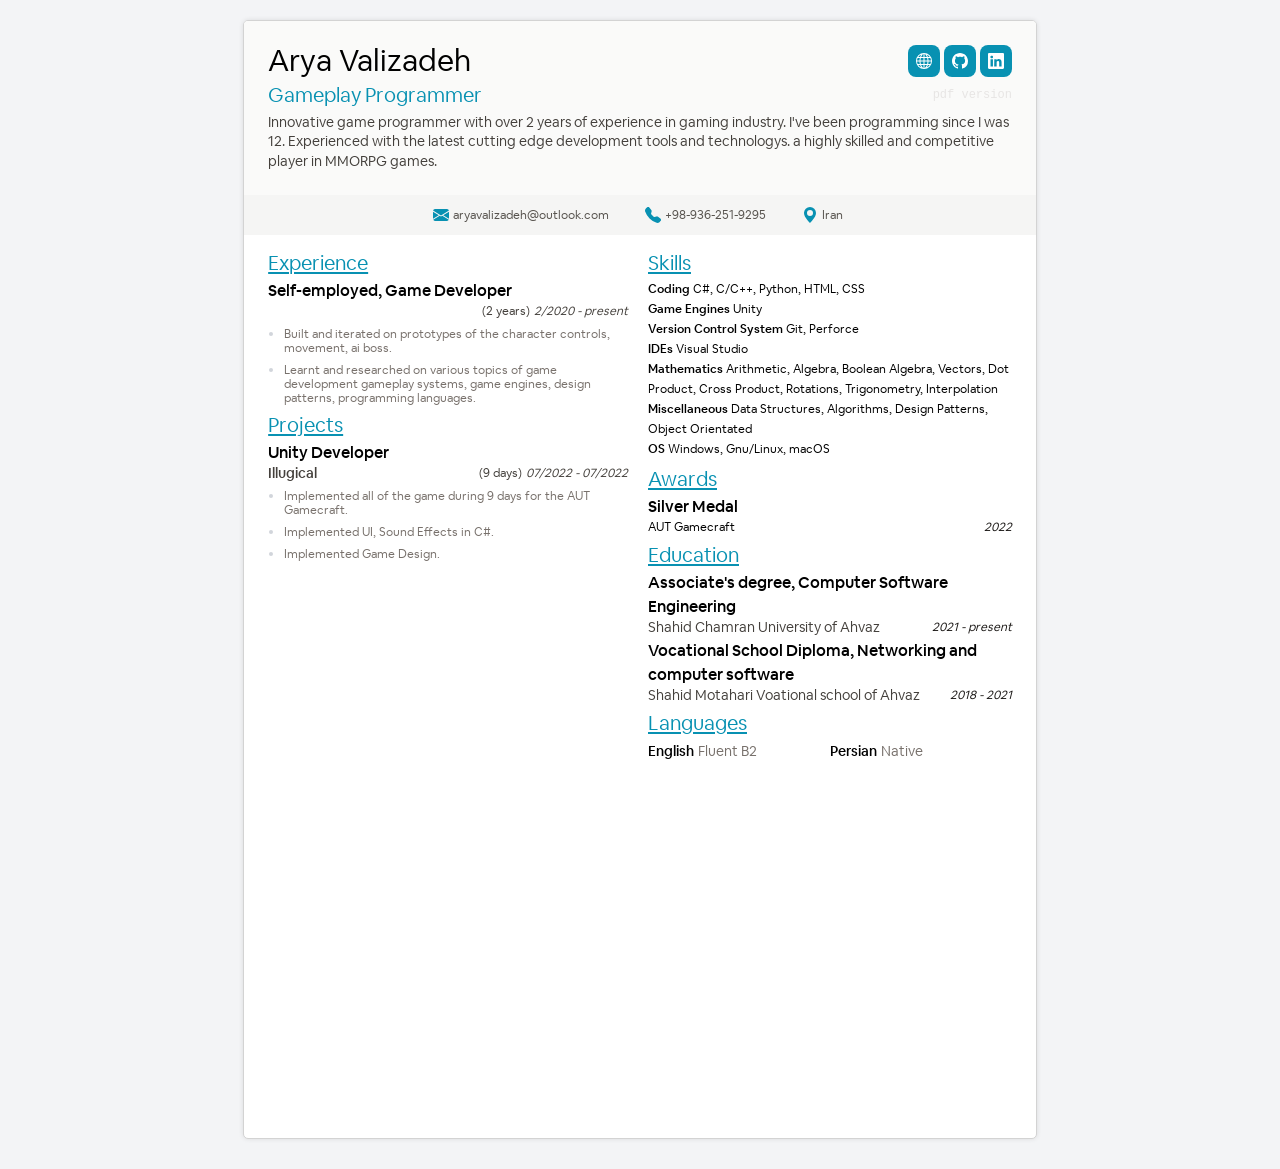
==== resume.html @ 94245d3a "add base" ====
<!DOCTYPE html>
<html lang="en" dir="ltr" prefix="og: http://ogp.me/ns#">
<head>
  <meta charset="utf-8"/>
  <meta name="viewport" content="width=device-width, initial-scale=1"/>
  <title>Arya Valizadeh - Resume</title>
  <meta name="description" content="Game Programmer"/>
  <meta name="keywords" content="Arya Valizadeh,Pinkbanana,Resume,CV, Game Programmer, Gameplay Programmer"/>
  <meta name="date" content="2022-05-08"/>

  <meta property="og:title" content="Arya Valizadeh - Resume - aryavalizadeh.com"/>
  <meta property="og:type" content="document"/>
  <meta property="og:url" content="https://aryavalizadeh.com/resume"/>

  <link href="./img/favicon.png" type="image/png" rel="icon"/>
  <link rel="stylesheet" href="./fonts/AirbnbCereal/style.css"/>
  <link rel="stylesheet" href="./style/style.min.css"/>
</head>
<body>
  <div class="printArea" data-size='A4'>
    <header itemscope itemtype="https://schema.org/Person" class="overflow-hidden bg-stone-50">
      <div class="flex m-6">
        <div class="basis-auto">
          <div class="flex">
            <div class="grow">
              <h1 class="text-black text-3xl font-light- leading-8" itemprop="name">Arya Valizadeh</h1>
            </div>
            <nav class="text-xs flex justify-end text-stone-700">
              <a target="_blank" class="flex leading-4 rounded-lg bg-cyan-600 hover:bg-cyan-800 focus:bg-cyan-900 transition h-8 w-8 p-2" href="https://aryavalizadeh.info" title="Aryavalizadeh.info">
                <img src="./img/website.svg" alt="website">
              </a>
              <a target="_blank" class="flex leading-4 mx-1 rounded-lg bg-cyan-600 hover:bg-cyan-800 focus:bg-cyan-900 transition h-8 w-8 p-2" href="https://github.com/arya-prof" title="Arya Valizadeh">
                <img src="./img/github.svg" alt="github">
              </a>
              <a target="_blank" class="flex leading-4 mx-1 rounded-lg bg-cyan-600 hover:bg-cyan-800 focus:bg-cyan-900 transition h-8 w-8 p-2 hidden" href="https://steamcommunity.com/id/Pinkbanana6/" title="Pinkbanana">
                <img src="./img/steam.svg" alt="steam">
              </a>
              <a target="_blank" class="flex leading-4 mx-1 rounded-lg bg-cyan-600 hover:bg-cyan-800 focus:bg-cyan-900 transition h-8 w-8 p-2 hidden" href="https://www.twitch.tv/arya_prof" title="arya_prof">
                <img src="./img/twitch.svg" alt="twitch">
              </a>
              <a target="_blank" class="flex leading-4 rounded-lg bg-cyan-600 hover:bg-cyan-800 focus:bg-cyan-900 transition h-8 w-8 p-2" href="https://www.linkedin.com/in/aryavalizadeh/" title="Arya Valizadeh">
                <img src="./img/linkedin.svg" alt="linkedin">
              </a>
            </nav>
          </div>
          <div class="flex items-center">
            <div class="grow">
              <h2 class="text-cyan-600 text-xl leading-9 hover:text-cyan-800 transition" itemprop="jobTitle">Gameplay Programmer</h2>
            </div>

            <a target="_blank" href="pdf/AryaValizadehResume.pdf" dir="ltr" class="select-none text-stone-200 text-xs" tabindex="-1">
              <code class="block font-light rtl:text-center">pdf version</code>
            </a>
          </div>
          <p class="text-stone-700 text-sm leading-snug" itemprop="knowsAbout">
            <span>Innovative game programmer with over 2 years of experience in gaming industry.</span>
            <span>I've been programming since I was 12.</span>
            <span>Experienced with the latest cutting edge development tools and technologys. </span>
            <span>a highly skilled and competitive player in MMORPG games.</span>
          </p>
        </div>
      </div>
      <address class="bg-stone-100 leading-10 px-6 text-xs flex items-center justify-center text-stone-600 not-italic">
        <div class="flex items-center px-4">
          <img src="./img/email.svg" alt="email">
          <a class="px-1" href="mailto:aryavalizadeh@outlook.com" itemprop="email" tabindex="-1">aryavalizadeh@outlook.com</a>
        </div>

        <div class="flex items-center px-4">
          <img src="./img/tel.svg" alt="tel">
          <a class="px-1" href="tel:+989362519295" itemprop="telephone" tabindex="-1">+98-936-251-9295</a>
        </div>

        <div class="flex items-center px-4">
          <img src="./img/location.svg" alt="location">
          <div class="px-1" itemprop="address">Iran</div>
        </div>
      </address>
    </header>
    <main class="flex space-x-4 mx-6 mt-4">
      <div class="basis-1/2">
        <article class="mb-2">
          <h2 class="text-cyan-600 text-xl leading-6 mb-1 underline underline-offset-2">Experience</h2>
          <section class="mb-2" itemscope itemtype="https://schema.org/Organization">
            <h3 class="font-light text-base leading-6">Self-employed,  Game Developer</h3>
            <div class="flex items-center">
              <h4 class="flex items-center font-light text-sm leading-4">

              </h4>
              <div class="grow flex items-center mx-1 text-xs">
                <div class="px-1 text-stone-500 hidden" itemprop="location">Iran</div>
              </div>
              <div class="text-xs text-stone-700">(2 years)</div>
              <div class="flex items-center text-xs">
                <div dir="ltr" class="text-stone-700 text-xs italic px-1">
                  <time datetime="2020-2-06">2/2020</time> - <time datetime="2022-05">present</time>
                </div>
              </div>
            </div>
            <ul class="list-disc list-outside leading-[14px] text-xs text-gray-300 ml-4" itemprop="description">
              <li><span class="text-stone-500 mt-2 block">Built and iterated on prototypes of the character controls, movement, ai boss.</span></li>
              <li><span class="text-stone-500 mt-2 block">Learnt and researched on various topics of game development gameplay systems, game engines, design patterns, programming languages.</span></li>
            </ul>
          </section>
        </article>

        <article class="mb-2">
          <h2 class="text-cyan-600 text-xl leading-6 mb-1 underline underline-offset-2">Projects</h2>
          <section class="mb-2 hidden" itemscope itemtype="https://schema.org/Organization">
            <h3 class="font-light text-base leading-6">Unity Developer</h3>
            <div class="flex items-center">
              <h4 class="flex items-center font-light text-sm leading-4">
                <a class="text-stone-700" target="_blank" rel="nofoloow noopener" itemprop="url" href="" tabindex="-1">Untitled</a>
              </h4>
              <div class="grow flex items-center mx-1 text-xs">
                <div class="px-1 text-stone-500 hidden" itemprop="location">Ahvaz</div>
              </div>
              <div class="text-xs text-stone-700">(1 month)</div>
              <div class="flex items-center text-xs">
                <div dir="ltr" class="text-stone-700 text-xs italic px-1">
                  <time datetime="2022-7">07/2022</time> - <time datetime="2022">present</time>
                </div>
              </div>
            </div>
            <ul class="list-disc list-outside leading-[14px] text-xs text-gray-300 ml-4" itemprop="description">
              <li><span class="text-stone-500 mt-2 block"></span></li>
              <li><span class="text-stone-500 mt-2 block"></span></li>
              <li><span class="text-stone-500 mt-2 block"></span></li>
            </ul>
          </section>
          <section class="mb-2" itemscope itemtype="https://schema.org/Organization">
            <h3 class="font-light text-base leading-6">Unity Developer</h3>
            <div class="flex items-center">
              <h4 class="flex items-center font-light text-sm leading-4">
                <a class="text-stone-700" target="_blank" rel="nofoloow noopener" itemprop="url" href="https://youtu.be/sxxxIid-7O4" tabindex="-1">Illugical</a>
              </h4>
              <div class="grow flex items-center mx-1 text-xs">
                <div class="px-1 text-stone-500 hidden" itemprop="location">AUT</div>
              </div>
              <div class="text-xs text-stone-700">(9 days)</div>
              <div class="flex items-center text-xs">
                <div dir="ltr" class="text-stone-700 text-xs italic px-1">
                  <time datetime="2022-7">07/2022</time> - <time datetime="2022-07">07/2022</time>
                </div>
              </div>
            </div>
            <ul class="list-disc list-outside leading-[14px] text-xs text-gray-300 ml-4" itemprop="description">
              <li><span class="text-stone-500 mt-2 block">Implemented all of the game during 9 days for the AUT Gamecraft.</span></li>
              <li><span class="text-stone-500 mt-2 block">Implemented UI, Sound Effects in C#.</span></li>
              <li><span class="text-stone-500 mt-2 block">Implemented Game Design.</span></li>
            </ul>
          </section>
        </article>
      </div>
      <div class="basis-1/2">

        <article class="mb-2">
          <h2 class="text-cyan-600 text-xl leading-6 mb-1 underline underline-offset-2">Skills</h2>
          <section class="leading-5 text-xs" itemscope itemtype="https://schema.org/ListItem">
            <h3 class="font-light inline-block">Coding</h3>
            <span itemprop="name">C#</span>,
            <span itemprop="name">C/C++</span>,
            <span itemprop="name">Python</span>,
            <span itemprop="name">HTML</span>,
            <span itemprop="name">CSS</span>
          </section>

          <section class="leading-5 text-xs" itemscope itemtype="https://schema.org/ListItem">
            <h3 class="font-light inline-block">Game Engines</h3>
            <span itemprop="name">Unity</span>
          </section>

          <section class="leading-5 text-xs" itemscope itemtype="https://schema.org/ListItem">
            <h3 class="font-light inline-block">Version Control System</h3>
            <span itemprop="name">Git</span>,
            <span itemprop="name">Perforce</span>
          </section>
          <section class="leading-5 text-xs" itemscope itemtype="https://schema.org/ListItem">
            <h3 class="font-light inline-block">IDEs</h3>
            <span itemprop="name">Visual Studio</span>
          </section>

          <section class="leading-5 text-xs" itemscope itemtype="https://schema.org/ListItem">
            <h3 class="font-light inline-block">Mathematics</h3>
            <span itemprop="name">Arithmetic</span>,
            <span itemprop="name">Algebra</span>,
            <span itemprop="name">Boolean Algebra</span>,
            <span itemprop="name">Vectors</span>,
            <span itemprop="name">Dot Product</span>,
            <span itemprop="name">Cross Product</span>,
            <span itemprop="name">Rotations</span>,
            <span itemprop="name">Trigonometry</span>,
            <span itemprop="name">Interpolation</span>
          </section>

          <section class="leading-5 text-xs" itemscope itemtype="https://schema.org/ListItem">
            <h3 class="font-light inline-block">Miscellaneous</h3>
            <span itemprop="name">Data Structures</span>,
            <span itemprop="name">Algorithms</span>,
            <span itemprop="name">Design Patterns</span>,
            <span itemprop="name">Object Orientated</span>
            <!-- <span itemprop="name">Communication</span> -->
          </section>

          <section class="leading-5 text-xs" itemscope itemtype="https://schema.org/ListItem">
            <h3 class="font-light inline-block">OS</h3>
            <span itemprop="name">Windows</span>,
            <span itemprop="name">Gnu/Linux</span>,
            <span itemprop="name">macOS</span>
          </section>

          <!-- <section class="leading-5 text-xs" itemscope itemtype="https://schema.org/ListItem">
            <h3 class="font-light inline-block">Microsoft Office Specialist</h3>
            <span itemprop="name">Excel</span>,
            <span itemprop="name">PowerPoint</span>,
            <span itemprop="name">Word</span>.
          </section> -->

        </article>
<article class="mb-2">
          <h2 class="text-cyan-600 text-xl leading-6 mb-1 underline underline-offset-2">Awards</h2>
          <section class="mb-1">
            <div class="flex items-center">
              <h4 class="grow text-base leading-6 font-light">Silver Medal</h4>
              <div class="grow-0 text-xs text-stone-500 hidden">Tehran, Iran</div>
            </div>
            <div class="flex flex-wrap text-xs">
              <div class="grow leading-4">AUT Gamecraft</div>
              <div dir="ltr" class="grow-0 text-stone-900 italic">
                <time datetime="2022">2022</time>
              </div>
            </div>
          </section>
        </article>
        <article class="mb-2">
          <h2 class="text-cyan-600 text-xl leading-6 mb-1 underline underline-offset-2">Education</h2>
          <section class="mb-1" itemscope itemtype="https://schema.org/CollegeOrUniversity">
            <div class="flex items-center">
              <h4 class="grow text-base leading-6 font-light">Associate's degree, Computer Software Engineering</h4>
            </div>
            <div class="flex flex-wrap text-xs">
              <h4 class="flex items-center text-sm leading-4 text-stone-700">Shahid Chamran University of Ahvaz</h4>
              <div class="grow flex items-center mx-1 text-xs">
                <div class="px-1 text-stone-500 hidden" itemprop="location">Ahvaz, Iran</div>
              </div>
              <a class="grow hidden" target="_blank" rel="nofoloow noopener" href="">
                <img src="./img/link.svg" alt="link">
              </a>
              <div dir="ltr" class="grow-0 text-stone-900 italic">
                <time datetime="2021-09-23">2021</time> - <time datetime="2022">present</time>
              </div>
            </div>
          </section>
          <section itemscope itemtype="https://schema.org/CollegeOrUniversity">
            <div class="flex items-center">
              <h4 class="grow text-base leading-6 font-light">Vocational School Diploma, Networking and computer software</h4>
            </div>
            <div class="flex flex-wrap text-xs">
              <h4 class="flex items-center text-sm text-stone-700 leading-4">Shahid Motahari Voational school of Ahvaz</h4>
              <div class="grow flex items-center mx-1 text-xs">
                <div class="px-1 text-stone-500 hidden" itemprop="location">Ahvaz, Iran</div>
              </div>
              <a class="grow hidden" target="_blank" rel="nofoloow noopener" href="">
                <img src="./img/link.svg" alt="link">
              </a>
              <div dir="ltr" class="grow-0 text-stone-900 italic">
                <time datetime="2018-09-22">2018</time> - <time datetime="2021-02-19">2021</time>
              </div>
            </div>
          </section>
        </article>

        <article class="mb-2">
          <h2 class="text-cyan-600 text-xl leading-6 mb-1 underline underline-offset-2">Languages</h2>
          <div class="flex flex-wrap leading-6 text-sm">
            <section class="flex-1 flex">
              <h3 class="font-light">English</h3>
              <span class="text-stone-500 px-1">Fluent B2</span>
            </section>
            <section class="flex-1 flex">
              <h3 class="font-light">Persian</h3>
              <span class="text-stone-500 px-1">Native</span>
            </section>
          </div>
        </article>

      </div>
    </main>
  </div>
</body>
</html>
---- fonts/AirbnbCereal/style.css ----
/* #### Generated By: http://www.cufonfonts.com #### */

@font-face {
    font-family: 'Airbnb Cereal App';
    font-style: normal;
    font-weight: normal;
    src: local('Airbnb Cereal App Book'), url('AirbnbCerealBook.woff') format('woff');
}

@font-face {
    font-family: 'Airbnb Cereal App';
    font-style: normal;
    font-weight: 100;
    src: local('Airbnb Cereal App Light'), url('AirbnbCerealLight.woff') format('woff');
}

@font-face {
    font-family: 'Airbnb Cereal App';
    font-style: normal;
    font-weight: 300;
    src: local('Airbnb Cereal App Medium'), url('AirbnbCerealMedium.woff') format('woff');
}

@font-face {
    font-family: 'Airbnb Cereal App';
    font-style: normal;
    font-weight: 500;
    src: local('Airbnb Cereal App Bold'), url('AirbnbCerealBold.woff') format('woff');
}

@font-face {
    font-family: 'Airbnb Cereal App';
    font-style: normal;
    font-weight: 700;
    src: local('Airbnb Cereal App Extra Bold'), url('AirbnbCerealExtraBold.woff') format('woff');
}

@font-face {
    font-family: 'Airbnb Cereal App';
    font-style: normal;
    font-weight: 900;
    src: local('Airbnb Cereal App Black'), url('AirbnbCerealBlack.woff') format('woff');
}
---- style/style.min.css ----
/*! tailwindcss v3.0.23 | MIT License | https://tailwindcss.com*/*,:after,:before{border:0 solid #e5e7eb;box-sizing:border-box}:after,:before{--tw-content:""}html{-webkit-text-size-adjust:100%;font-family:ui-sans-serif,system-ui,-apple-system,BlinkMacSystemFont,Segoe UI,Roboto,Helvetica Neue,Arial,Noto Sans,sans-serif,Apple Color Emoji,Segoe UI Emoji,Segoe UI Symbol,Noto Color Emoji;line-height:1.5;-moz-tab-size:4;-o-tab-size:4;tab-size:4}body{line-height:inherit;margin:0}hr{border-top-width:1px;color:inherit;height:0}abbr:where([title]){-webkit-text-decoration:underline dotted;text-decoration:underline dotted}h1,h2,h3,h4,h5,h6{font-size:inherit;font-weight:inherit}a{color:inherit;text-decoration:inherit}b,strong{font-weight:bolder}code,kbd,pre,samp{font-family:ui-monospace,SFMono-Regular,Menlo,Monaco,Consolas,Liberation Mono,Courier New,monospace;font-size:1em}small{font-size:80%}sub,sup{font-size:75%;line-height:0;position:relative;vertical-align:baseline}sub{bottom:-.25em}sup{top:-.5em}table{border-collapse:collapse;border-color:inherit;text-indent:0}button,input,optgroup,select,textarea{color:inherit;font-family:inherit;font-size:100%;line-height:inherit;margin:0;padding:0}button,select{text-transform:none}[type=button],[type=reset],[type=submit],button{-webkit-appearance:button;background-color:transparent;background-image:none}:-moz-focusring{outline:auto}:-moz-ui-invalid{box-shadow:none}progress{vertical-align:baseline}::-webkit-inner-spin-button,::-webkit-outer-spin-button{height:auto}[type=search]{-webkit-appearance:textfield;outline-offset:-2px}::-webkit-search-decoration{-webkit-appearance:none}::-webkit-file-upload-button{-webkit-appearance:button;font:inherit}summary{display:list-item}blockquote,dd,dl,figure,h1,h2,h3,h4,h5,h6,hr,p,pre{margin:0}fieldset{margin:0}fieldset,legend{padding:0}menu,ol,ul{list-style:none;margin:0;padding:0}textarea{resize:vertical}input::-moz-placeholder,textarea::-moz-placeholder{color:#9ca3af;opacity:1}input:-ms-input-placeholder,textarea:-ms-input-placeholder{color:#9ca3af;opacity:1}input::placeholder,textarea::placeholder{color:#9ca3af;opacity:1}[role=button],button{cursor:pointer}:disabled{cursor:default}audio,canvas,embed,iframe,img,object,svg,video{display:block;vertical-align:middle}img,video{height:auto;max-width:100%}[hidden]{display:none}*,:after,:before{--tw-translate-x:0;--tw-translate-y:0;--tw-rotate:0;--tw-skew-x:0;--tw-skew-y:0;--tw-scale-x:1;--tw-scale-y:1;--tw-pan-x: ;--tw-pan-y: ;--tw-pinch-zoom: ;--tw-scroll-snap-strictness:proximity;--tw-ordinal: ;--tw-slashed-zero: ;--tw-numeric-figure: ;--tw-numeric-spacing: ;--tw-numeric-fraction: ;--tw-ring-inset: ;--tw-ring-offset-width:0px;--tw-ring-offset-color:#fff;--tw-ring-color:rgba(59,130,246,.5);--tw-ring-offset-shadow:0 0 #0000;--tw-ring-shadow:0 0 #0000;--tw-shadow:0 0 #0000;--tw-shadow-colored:0 0 #0000;--tw-blur: ;--tw-brightness: ;--tw-contrast: ;--tw-grayscale: ;--tw-hue-rotate: ;--tw-invert: ;--tw-saturate: ;--tw-sepia: ;--tw-drop-shadow: ;--tw-backdrop-blur: ;--tw-backdrop-brightness: ;--tw-backdrop-contrast: ;--tw-backdrop-grayscale: ;--tw-backdrop-hue-rotate: ;--tw-backdrop-invert: ;--tw-backdrop-opacity: ;--tw-backdrop-saturate: ;--tw-backdrop-sepia: }.absolute{position:absolute}.relative{position:relative}.right-5{right:1.25rem}.top-0{top:0}.left-36{left:9rem}.-top-0\.5{top:-.125rem}.-top-0{top:0}.left-24{left:6rem}.m-6{margin:1.5rem}.mx-24{margin-left:6rem;margin-right:6rem}.mx-1{margin-left:.25rem;margin-right:.25rem}.my-8{margin-bottom:2rem;margin-top:2rem}.my-4{margin-bottom:1rem;margin-top:1rem}.my-12{margin-bottom:3rem;margin-top:3rem}.mx-6{margin-left:1.5rem;margin-right:1.5rem}.my-10{margin-bottom:2.5rem;margin-top:2.5rem}.mt-12{margin-top:3rem}.mt-6{margin-top:1.5rem}.-mt-8{margin-top:-2rem}.mr-6{margin-right:1.5rem}.mt-4{margin-top:1rem}.mb-2{margin-bottom:.5rem}.mb-1{margin-bottom:.25rem}.ml-4{margin-left:1rem}.mt-2{margin-top:.5rem}.block{display:block}.inline-block{display:inline-block}.flex{display:flex}.hidden{display:none}.h-8{height:2rem}.h-12{height:3rem}.h-24{height:6rem}.h-px{height:1px}.h-1{height:.25rem}.h-36{height:9rem}.h-10{height:2.5rem}.w-8{width:2rem}.w-full{width:100%}.w-36{width:9rem}.max-w-xs{max-width:20rem}.flex-none{flex:none}.flex-1{flex:1 1 0%}.grow{flex-grow:1}.grow-0{flex-grow:0}.basis-full{flex-basis:100%}.basis-36{flex-basis:9rem}.basis-auto{flex-basis:auto}.basis-1\/2{flex-basis:50%}.select-none{-webkit-user-select:none;-moz-user-select:none;-ms-user-select:none;user-select:none}.list-outside{list-style-position:outside}.list-disc{list-style-type:disc}.flex-wrap{flex-wrap:wrap}.items-center{align-items:center}.justify-end{justify-content:flex-end}.justify-center{justify-content:center}.space-x-4>:not([hidden])~:not([hidden]){--tw-space-x-reverse:0;margin-left:calc(1rem*(1 - var(--tw-space-x-reverse)));margin-right:calc(1rem*var(--tw-space-x-reverse))}.overflow-hidden{overflow:hidden}.rounded-lg{border-radius:.5rem}.border{border-width:1px}.bg-stone-50{--tw-bg-opacity:1;background-color:rgb(250 250 249/var(--tw-bg-opacity))}.bg-cyan-600{--tw-bg-opacity:1;background-color:rgb(8 145 178/var(--tw-bg-opacity))}.bg-stone-100{--tw-bg-opacity:1;background-color:rgb(245 245 244/var(--tw-bg-opacity))}.bg-\[\#bc986a\]{--tw-bg-opacity:1;background-color:rgb(188 152 106/var(--tw-bg-opacity))}.p-2{padding:.5rem}.px-6{padding-left:1.5rem;padding-right:1.5rem}.px-4{padding-left:1rem;padding-right:1rem}.px-1{padding-left:.25rem;padding-right:.25rem}.text-3xl{font-size:1.875rem;line-height:2.25rem}.text-xs{font-size:.75rem;line-height:1rem}.text-xl{font-size:1.25rem;line-height:1.75rem}.text-sm{font-size:.875rem;line-height:1.25rem}.text-base{font-size:1rem;line-height:1.5rem}.font-light{font-weight:300}.italic{font-style:italic}.not-italic{font-style:normal}.leading-8{line-height:2rem}.leading-4{line-height:1rem}.leading-9{line-height:2.25rem}.leading-10{line-height:2.5rem}.leading-none{line-height:1}.leading-relaxed{line-height:1.625}.leading-normal{line-height:1.5}.leading-snug{line-height:1.375}.leading-6{line-height:1.5rem}.leading-\[14px\]{line-height:14px}.leading-5{line-height:1.25rem}.text-black{--tw-text-opacity:1;color:rgb(0 0 0/var(--tw-text-opacity))}.text-stone-700{--tw-text-opacity:1;color:rgb(68 64 60/var(--tw-text-opacity))}.text-cyan-600{--tw-text-opacity:1;color:rgb(8 145 178/var(--tw-text-opacity))}.text-stone-600{--tw-text-opacity:1;color:rgb(87 83 78/var(--tw-text-opacity))}.text-stone-200{--tw-text-opacity:1;color:rgb(231 229 228/var(--tw-text-opacity))}.text-stone-400{--tw-text-opacity:1;color:rgb(168 162 158/var(--tw-text-opacity))}.text-stone-500{--tw-text-opacity:1;color:rgb(120 113 108/var(--tw-text-opacity))}.text-gray-300{--tw-text-opacity:1;color:rgb(209 213 219/var(--tw-text-opacity))}.text-stone-900{--tw-text-opacity:1;color:rgb(28 25 23/var(--tw-text-opacity))}.underline{-webkit-text-decoration-line:underline;text-decoration-line:underline}.underline-offset-2{text-underline-offset:2px}.opacity-50{opacity:.5}.transition{transition-duration:.15s;transition-property:color,background-color,border-color,fill,stroke,opacity,box-shadow,transform,filter,-webkit-text-decoration-color,-webkit-backdrop-filter;transition-property:color,background-color,border-color,text-decoration-color,fill,stroke,opacity,box-shadow,transform,filter,backdrop-filter;transition-property:color,background-color,border-color,text-decoration-color,fill,stroke,opacity,box-shadow,transform,filter,backdrop-filter,-webkit-text-decoration-color,-webkit-backdrop-filter;transition-timing-function:cubic-bezier(.4,0,.2,1)}body{font-family:Airbnb Cereal App,ui-sans-serif}.printArea{background-color:#fff;position:relative;-webkit-print-color-adjust:exact}img{-webkit-user-select:none;-moz-user-select:none;-ms-user-select:none;user-select:none}[data-fill]{cursor:pointer;position:relative;z-index:1}[data-fill]:not([data-fill-val]):after{background-color:hsla(65,90%,77%,.5);bottom:0;content:"";display:block;left:0;position:absolute;right:0;top:0;z-index:-2}[data-fill]:before{--tw-skew-y:-3deg;bottom:-.25rem;content:"";display:block;left:-.25rem;position:absolute;right:-.25rem;top:-.25rem;transform:translate(var(--tw-translate-x),var(--tw-translate-y)) rotate(var(--tw-rotate)) skewX(var(--tw-skew-x)) skewY(var(--tw-skew-y)) scaleX(var(--tw-scale-x)) scaleY(var(--tw-scale-y));transition-duration:.15s;transition-property:color,background-color,border-color,fill,stroke,opacity,box-shadow,transform,filter,-webkit-text-decoration-color,-webkit-backdrop-filter;transition-property:color,background-color,border-color,text-decoration-color,fill,stroke,opacity,box-shadow,transform,filter,backdrop-filter;transition-property:color,background-color,border-color,text-decoration-color,fill,stroke,opacity,box-shadow,transform,filter,backdrop-filter,-webkit-text-decoration-color,-webkit-backdrop-filter;transition-timing-function:cubic-bezier(.4,0,.2,1);z-index:-1}[data-fill]:hover:before{background-color:#ec4899}[data-fill]:hover{color:#fff}@media screen{body{background-color:#f3f4f6;padding:20px}.printArea{border:1px solid #d3d3d3;border-radius:5px;box-shadow:0 0 5px rgba(0,0,0,.1);height:296mm;margin:0 auto 10px;max-width:100%;min-height:296mm;min-width:210mm;overflow:visible;overflow-x:auto;width:210mm}}@media print{@page{size:A4}}.selection\:bg-sky-200 ::-moz-selection{--tw-bg-opacity:1;background-color:rgb(186 230 253/var(--tw-bg-opacity))}.selection\:bg-sky-200 ::selection{--tw-bg-opacity:1;background-color:rgb(186 230 253/var(--tw-bg-opacity))}.selection\:bg-sky-200::-moz-selection{--tw-bg-opacity:1;background-color:rgb(186 230 253/var(--tw-bg-opacity))}.selection\:bg-sky-200::selection{--tw-bg-opacity:1;background-color:rgb(186 230 253/var(--tw-bg-opacity))}.hover\:bg-cyan-800:hover{--tw-bg-opacity:1;background-color:rgb(21 94 117/var(--tw-bg-opacity))}.hover\:text-cyan-800:hover{--tw-text-opacity:1;color:rgb(21 94 117/var(--tw-text-opacity))}.focus\:bg-cyan-900:focus{--tw-bg-opacity:1;background-color:rgb(22 78 99/var(--tw-bg-opacity))}[dir=rtl] .rtl\:mr-0{margin-right:0}[dir=rtl] .rtl\:ml-6{margin-left:1.5rem}[dir=rtl] .rtl\:text-right{text-align:right}
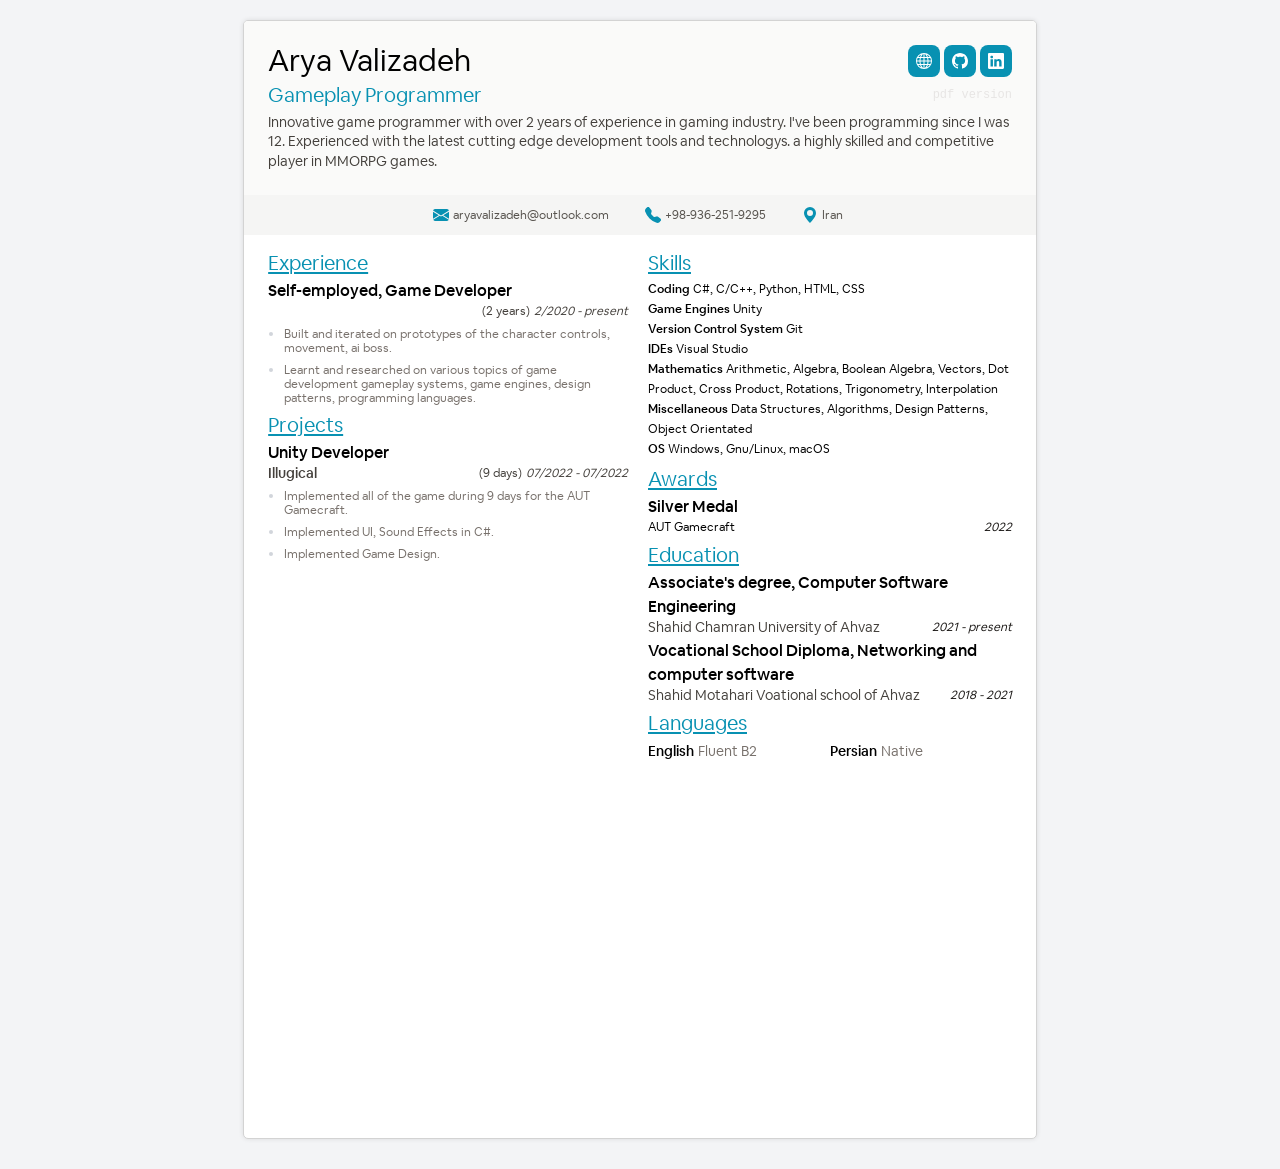
==== commit 7ef5d692: "update index, resume" ====
--- a/resume.html
+++ b/resume.html
@@ -132,7 +132,7 @@
             <h3 class="font-light text-base leading-6">Unity Developer</h3>
             <div class="flex items-center">
               <h4 class="flex items-center font-light text-sm leading-4">
-                <a class="text-stone-700" target="_blank" rel="nofoloow noopener" itemprop="url" href="https://youtu.be/sxxxIid-7O4" tabindex="-1">Illugical</a>
+                <a class="text-stone-700" target="_blank" rel="nofoloow noopener" itemprop="url" href="https://github.com/arya-prof/Illugical" tabindex="-1">Illugical</a>
               </h4>
               <div class="grow flex items-center mx-1 text-xs">
                 <div class="px-1 text-stone-500 hidden" itemprop="location">AUT</div>
@@ -172,8 +172,8 @@
 
           <section class="leading-5 text-xs" itemscope itemtype="https://schema.org/ListItem">
             <h3 class="font-light inline-block">Version Control System</h3>
-            <span itemprop="name">Git</span>,
-            <span itemprop="name">Perforce</span>
+            <span itemprop="name">Git</span>
+            <!-- <span itemprop="name">Perforce</span> -->
           </section>
           <section class="leading-5 text-xs" itemscope itemtype="https://schema.org/ListItem">
             <h3 class="font-light inline-block">IDEs</h3>
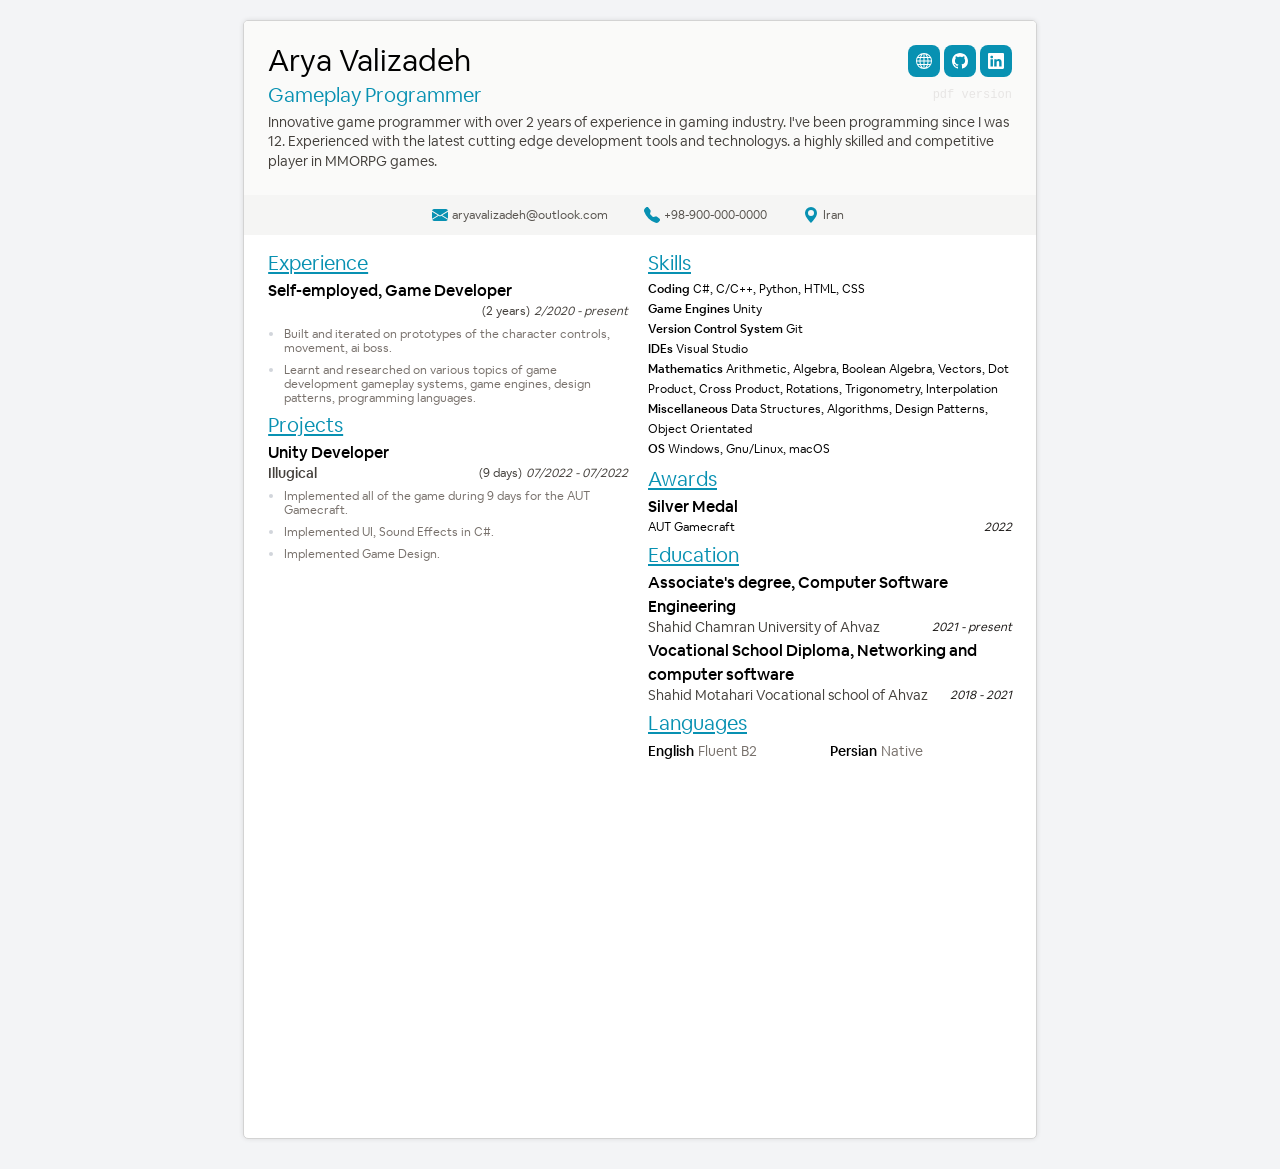
==== commit 687f6484: "sorted some files" ====
--- a/resume.html
+++ b/resume.html
@@ -48,7 +48,7 @@
               <h2 class="text-cyan-600 text-xl leading-9 hover:text-cyan-800 transition" itemprop="jobTitle">Gameplay Programmer</h2>
             </div>
 
-            <a target="_blank" href="pdf/AryaValizadehResume.pdf" dir="ltr" class="select-none text-stone-200 text-xs" tabindex="-1">
+            <a target="_blank" href="res/AryaValizadehResume.pdf" dir="ltr" class="select-none text-stone-200 text-xs" tabindex="-1">
               <code class="block font-light rtl:text-center">pdf version</code>
             </a>
           </div>
@@ -68,7 +68,7 @@
 
         <div class="flex items-center px-4">
           <img src="./img/tel.svg" alt="tel">
-          <a class="px-1" href="tel:+989362519295" itemprop="telephone" tabindex="-1">+98-936-251-9295</a>
+          <a class="px-1" href="tel:+989000000000" itemprop="telephone" tabindex="-1">+98-900-000-0000</a>
         </div>
 
         <div class="flex items-center px-4">
@@ -256,7 +256,7 @@
               <h4 class="grow text-base leading-6 font-light">Vocational School Diploma, Networking and computer software</h4>
             </div>
             <div class="flex flex-wrap text-xs">
-              <h4 class="flex items-center text-sm text-stone-700 leading-4">Shahid Motahari Voational school of Ahvaz</h4>
+              <h4 class="flex items-center text-sm text-stone-700 leading-4">Shahid Motahari Vocational school of Ahvaz</h4>
               <div class="grow flex items-center mx-1 text-xs">
                 <div class="px-1 text-stone-500 hidden" itemprop="location">Ahvaz, Iran</div>
               </div>
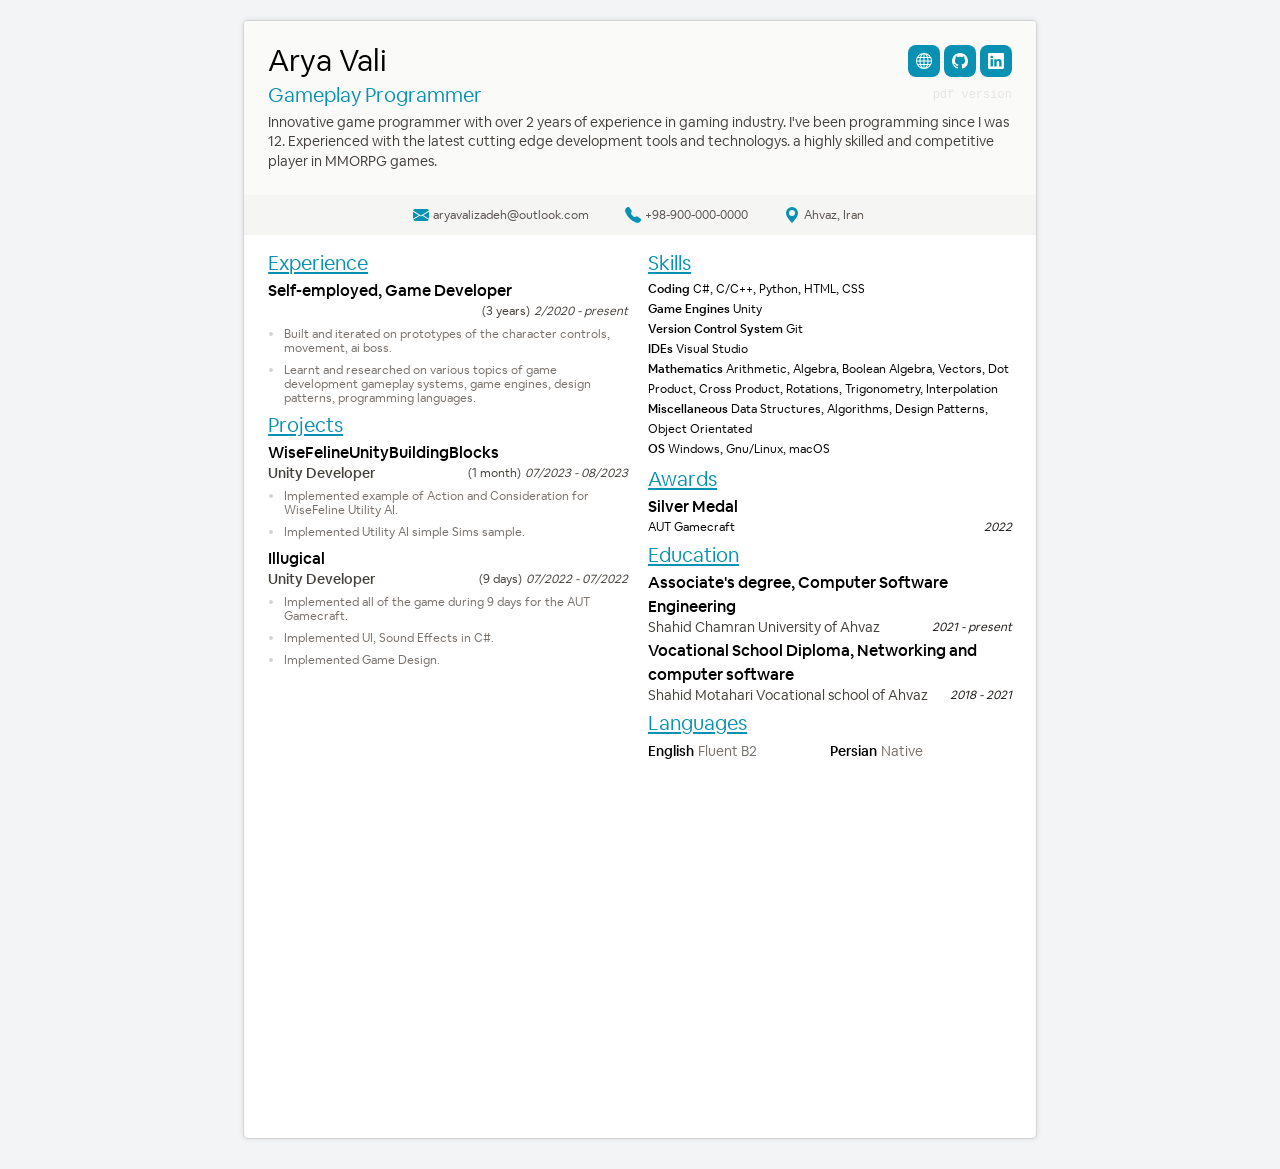
==== commit 24280637: "add WFUBB project" ====
--- a/resume.html
+++ b/resume.html
@@ -3,9 +3,9 @@
 <head>
   <meta charset="utf-8"/>
   <meta name="viewport" content="width=device-width, initial-scale=1"/>
-  <title>Arya Valizadeh - Resume</title>
+  <title>Arya Vali - Resume</title>
   <meta name="description" content="Game Programmer"/>
-  <meta name="keywords" content="Arya Valizadeh,Pinkbanana,Resume,CV, Game Programmer, Gameplay Programmer"/>
+  <meta name="keywords" content="Arya Vali,Pinkbanana,Resume,CV, Game Programmer, Gameplay Programmer"/>
   <meta name="date" content="2022-05-08"/>
 
   <meta property="og:title" content="Arya Valizadeh - Resume - aryavalizadeh.com"/>
@@ -23,13 +23,13 @@
         <div class="basis-auto">
           <div class="flex">
             <div class="grow">
-              <h1 class="text-black text-3xl font-light- leading-8" itemprop="name">Arya Valizadeh</h1>
+              <h1 class="text-black text-3xl font-light- leading-8" itemprop="name">Arya Vali</h1>
             </div>
             <nav class="text-xs flex justify-end text-stone-700">
-              <a target="_blank" class="flex leading-4 rounded-lg bg-cyan-600 hover:bg-cyan-800 focus:bg-cyan-900 transition h-8 w-8 p-2" href="https://aryavalizadeh.info" title="Aryavalizadeh.info">
+              <a target="_blank" class="flex leading-4 rounded-lg bg-cyan-600 hover:bg-cyan-800 focus:bg-cyan-900 transition h-8 w-8 p-2" href="https://arya-prof.github.io" title="arya-prof.github.io">
                 <img src="./img/website.svg" alt="website">
               </a>
-              <a target="_blank" class="flex leading-4 mx-1 rounded-lg bg-cyan-600 hover:bg-cyan-800 focus:bg-cyan-900 transition h-8 w-8 p-2" href="https://github.com/arya-prof" title="Arya Valizadeh">
+              <a target="_blank" class="flex leading-4 mx-1 rounded-lg bg-cyan-600 hover:bg-cyan-800 focus:bg-cyan-900 transition h-8 w-8 p-2" href="https://github.com/arya-prof" title="Arya Vali">
                 <img src="./img/github.svg" alt="github">
               </a>
               <a target="_blank" class="flex leading-4 mx-1 rounded-lg bg-cyan-600 hover:bg-cyan-800 focus:bg-cyan-900 transition h-8 w-8 p-2 hidden" href="https://steamcommunity.com/id/Pinkbanana6/" title="Pinkbanana">
@@ -38,7 +38,7 @@
               <a target="_blank" class="flex leading-4 mx-1 rounded-lg bg-cyan-600 hover:bg-cyan-800 focus:bg-cyan-900 transition h-8 w-8 p-2 hidden" href="https://www.twitch.tv/arya_prof" title="arya_prof">
                 <img src="./img/twitch.svg" alt="twitch">
               </a>
-              <a target="_blank" class="flex leading-4 rounded-lg bg-cyan-600 hover:bg-cyan-800 focus:bg-cyan-900 transition h-8 w-8 p-2" href="https://www.linkedin.com/in/aryavalizadeh/" title="Arya Valizadeh">
+              <a target="_blank" class="flex leading-4 rounded-lg bg-cyan-600 hover:bg-cyan-800 focus:bg-cyan-900 transition h-8 w-8 p-2" href="https://www.linkedin.com/in/aryavalizadeh/" title="Arya Vali">
                 <img src="./img/linkedin.svg" alt="linkedin">
               </a>
             </nav>
@@ -73,7 +73,7 @@
 
         <div class="flex items-center px-4">
           <img src="./img/location.svg" alt="location">
-          <div class="px-1" itemprop="address">Iran</div>
+          <div class="px-1" itemprop="address">Ahvaz, Iran</div>
         </div>
       </address>
     </header>
@@ -90,7 +90,7 @@
               <div class="grow flex items-center mx-1 text-xs">
                 <div class="px-1 text-stone-500 hidden" itemprop="location">Iran</div>
               </div>
-              <div class="text-xs text-stone-700">(2 years)</div>
+              <div class="text-xs text-stone-700">(3 years)</div>
               <div class="flex items-center text-xs">
                 <div dir="ltr" class="text-stone-700 text-xs italic px-1">
                   <time datetime="2020-2-06">2/2020</time> - <time datetime="2022-05">present</time>
@@ -106,34 +106,33 @@
 
         <article class="mb-2">
           <h2 class="text-cyan-600 text-xl leading-6 mb-1 underline underline-offset-2">Projects</h2>
-          <section class="mb-2 hidden" itemscope itemtype="https://schema.org/Organization">
-            <h3 class="font-light text-base leading-6">Unity Developer</h3>
-            <div class="flex items-center">
-              <h4 class="flex items-center font-light text-sm leading-4">
-                <a class="text-stone-700" target="_blank" rel="nofoloow noopener" itemprop="url" href="" tabindex="-1">Untitled</a>
-              </h4>
-              <div class="grow flex items-center mx-1 text-xs">
-                <div class="px-1 text-stone-500 hidden" itemprop="location">Ahvaz</div>
+          <section class="mb-2" itemscope itemtype="https://schema.org/Organization">
+            <h3 class="font-light text-base leading-6">
+              <a target="_blank" rel="nofoloow noopener" itemprop="url" href="https://github.com/nooparmygames/WiseFelineUnityBuildingBlocks" tabindex="-1">WiseFelineUnityBuildingBlocks</a>
+            </h3>
+            <div class="flex items-center">
+              <h4 class="text-stone-700 flex items-center font-light text-sm leading-4">Unity Developer</h4>
+              <div class="grow flex items-center mx-1 text-xs">
+                <div class="px-1 text-stone-500 hidden" itemprop="location">Remote</div>
               </div>
               <div class="text-xs text-stone-700">(1 month)</div>
               <div class="flex items-center text-xs">
                 <div dir="ltr" class="text-stone-700 text-xs italic px-1">
-                  <time datetime="2022-7">07/2022</time> - <time datetime="2022">present</time>
+                  <time datetime="2023-7">07/2023</time> - <time datetime="2023-08">08/2023</time>
                 </div>
               </div>
             </div>
             <ul class="list-disc list-outside leading-[14px] text-xs text-gray-300 ml-4" itemprop="description">
-              <li><span class="text-stone-500 mt-2 block"></span></li>
-              <li><span class="text-stone-500 mt-2 block"></span></li>
-              <li><span class="text-stone-500 mt-2 block"></span></li>
+              <li><span class="text-stone-500 mt-2 block">Implemented example of Action and Consideration for WiseFeline Utility AI.</span></li>
+              <li><span class="text-stone-500 mt-2 block">Implemented Utility AI simple Sims sample.</span></li>
             </ul>
           </section>
           <section class="mb-2" itemscope itemtype="https://schema.org/Organization">
-            <h3 class="font-light text-base leading-6">Unity Developer</h3>
-            <div class="flex items-center">
-              <h4 class="flex items-center font-light text-sm leading-4">
-                <a class="text-stone-700" target="_blank" rel="nofoloow noopener" itemprop="url" href="https://github.com/arya-prof/Illugical" tabindex="-1">Illugical</a>
-              </h4>
+            <h3 class="font-light text-base leading-6">
+              <a target="_blank" rel="nofoloow noopener" itemprop="url" href="https://github.com/arya-prof/Illugical" tabindex="-1">Illugical</a>
+            </h3>
+            <div class="flex items-center">
+              <h4 class="text-stone-700 flex items-center font-light text-sm leading-4">Unity Developer</h4>
               <div class="grow flex items-center mx-1 text-xs">
                 <div class="px-1 text-stone-500 hidden" itemprop="location">AUT</div>
               </div>
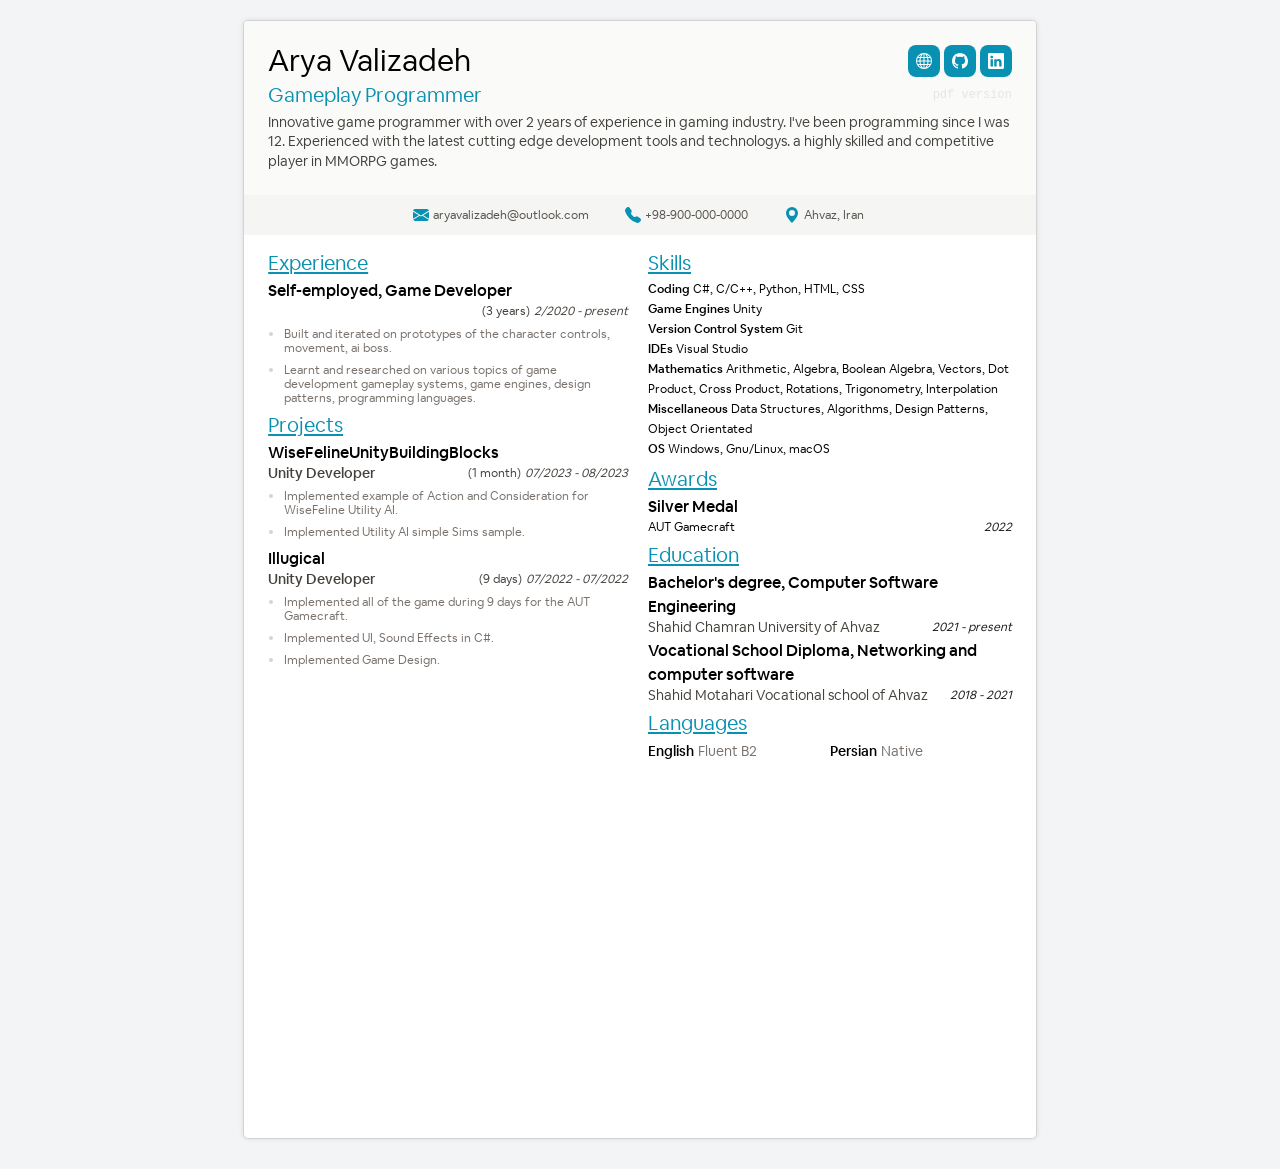
==== commit 64db235e: "update resume" ====
--- a/resume.html
+++ b/resume.html
@@ -3,9 +3,9 @@
 <head>
   <meta charset="utf-8"/>
   <meta name="viewport" content="width=device-width, initial-scale=1"/>
-  <title>Arya Vali - Resume</title>
+  <title>Arya Valizadeh - Resume</title>
   <meta name="description" content="Game Programmer"/>
-  <meta name="keywords" content="Arya Vali,Pinkbanana,Resume,CV, Game Programmer, Gameplay Programmer"/>
+  <meta name="keywords" content="Arya Valizadeh,Pinkbanana,Resume,CV, Game Programmer, Gameplay Programmer"/>
   <meta name="date" content="2022-05-08"/>
 
   <meta property="og:title" content="Arya Valizadeh - Resume - aryavalizadeh.com"/>
@@ -23,13 +23,13 @@
         <div class="basis-auto">
           <div class="flex">
             <div class="grow">
-              <h1 class="text-black text-3xl font-light- leading-8" itemprop="name">Arya Vali</h1>
+              <h1 class="text-black text-3xl font-light- leading-8" itemprop="name">Arya Valizadeh</h1>
             </div>
             <nav class="text-xs flex justify-end text-stone-700">
               <a target="_blank" class="flex leading-4 rounded-lg bg-cyan-600 hover:bg-cyan-800 focus:bg-cyan-900 transition h-8 w-8 p-2" href="https://arya-prof.github.io" title="arya-prof.github.io">
                 <img src="./img/website.svg" alt="website">
               </a>
-              <a target="_blank" class="flex leading-4 mx-1 rounded-lg bg-cyan-600 hover:bg-cyan-800 focus:bg-cyan-900 transition h-8 w-8 p-2" href="https://github.com/arya-prof" title="Arya Vali">
+              <a target="_blank" class="flex leading-4 mx-1 rounded-lg bg-cyan-600 hover:bg-cyan-800 focus:bg-cyan-900 transition h-8 w-8 p-2" href="https://github.com/arya-prof" title="Arya Valizadeh">
                 <img src="./img/github.svg" alt="github">
               </a>
               <a target="_blank" class="flex leading-4 mx-1 rounded-lg bg-cyan-600 hover:bg-cyan-800 focus:bg-cyan-900 transition h-8 w-8 p-2 hidden" href="https://steamcommunity.com/id/Pinkbanana6/" title="Pinkbanana">
@@ -38,7 +38,7 @@
               <a target="_blank" class="flex leading-4 mx-1 rounded-lg bg-cyan-600 hover:bg-cyan-800 focus:bg-cyan-900 transition h-8 w-8 p-2 hidden" href="https://www.twitch.tv/arya_prof" title="arya_prof">
                 <img src="./img/twitch.svg" alt="twitch">
               </a>
-              <a target="_blank" class="flex leading-4 rounded-lg bg-cyan-600 hover:bg-cyan-800 focus:bg-cyan-900 transition h-8 w-8 p-2" href="https://www.linkedin.com/in/aryavalizadeh/" title="Arya Vali">
+              <a target="_blank" class="flex leading-4 rounded-lg bg-cyan-600 hover:bg-cyan-800 focus:bg-cyan-900 transition h-8 w-8 p-2" href="https://www.linkedin.com/in/aryavalizadeh/" title="Arya Valizadeh">
                 <img src="./img/linkedin.svg" alt="linkedin">
               </a>
             </nav>
@@ -235,7 +235,7 @@
           <h2 class="text-cyan-600 text-xl leading-6 mb-1 underline underline-offset-2">Education</h2>
           <section class="mb-1" itemscope itemtype="https://schema.org/CollegeOrUniversity">
             <div class="flex items-center">
-              <h4 class="grow text-base leading-6 font-light">Associate's degree, Computer Software Engineering</h4>
+              <h4 class="grow text-base leading-6 font-light">Bachelor's degree, Computer Software Engineering</h4>
             </div>
             <div class="flex flex-wrap text-xs">
               <h4 class="flex items-center text-sm leading-4 text-stone-700">Shahid Chamran University of Ahvaz</h4>
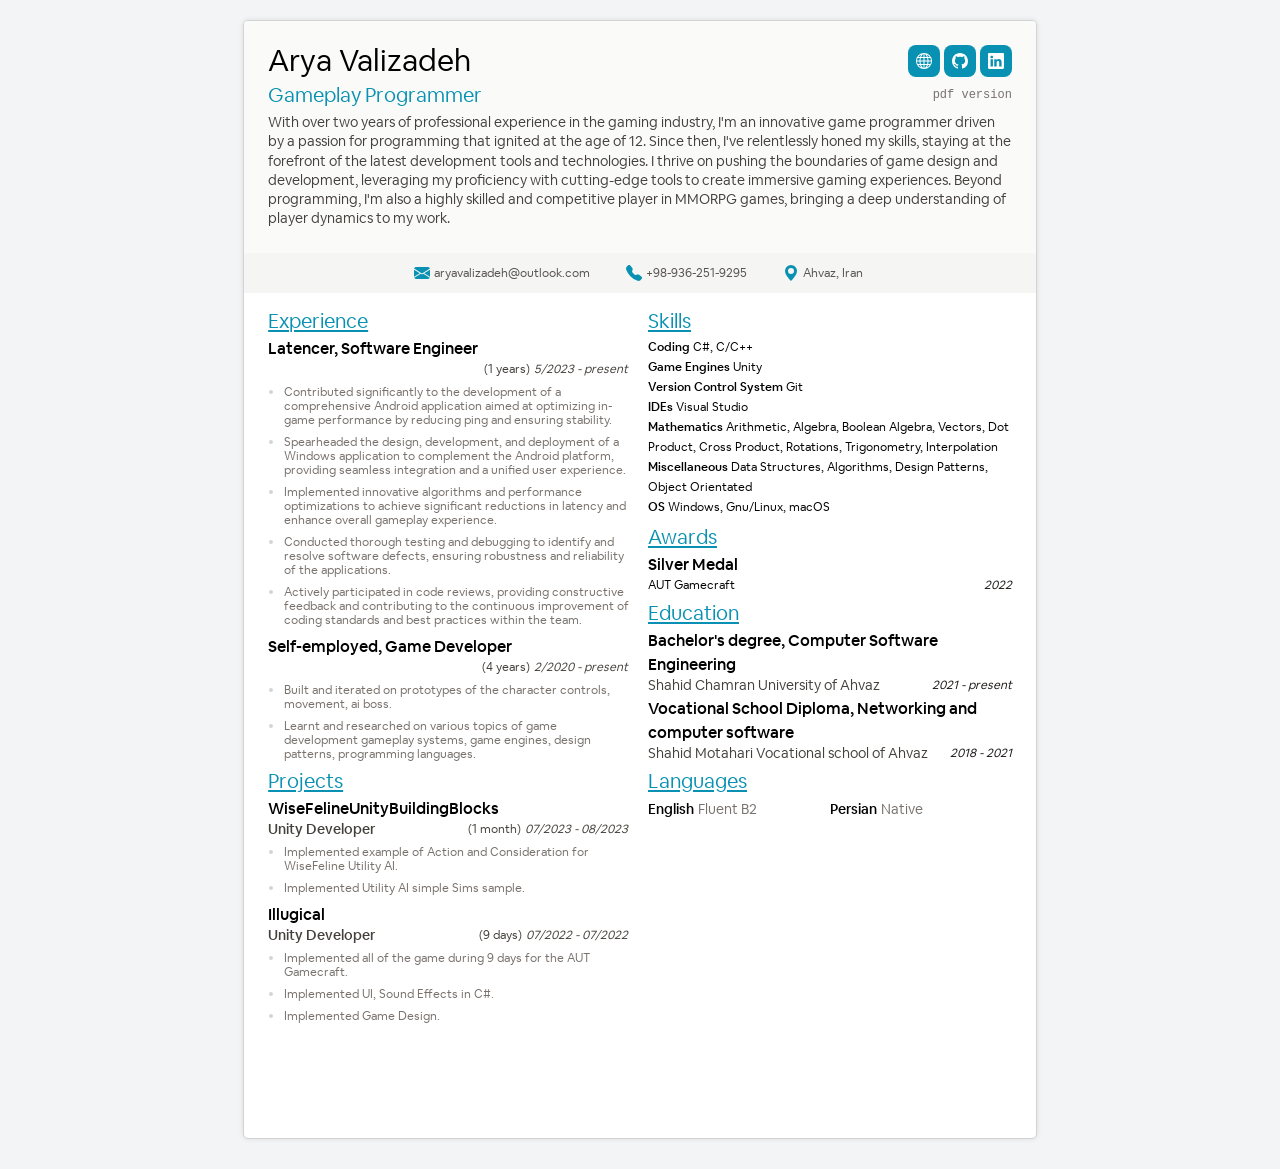
==== commit 0f792139: "update resume" ====
--- a/resume.html
+++ b/resume.html
@@ -48,15 +48,15 @@
               <h2 class="text-cyan-600 text-xl leading-9 hover:text-cyan-800 transition" itemprop="jobTitle">Gameplay Programmer</h2>
             </div>
 
-            <a target="_blank" href="res/AryaValizadehResume.pdf" dir="ltr" class="select-none text-stone-200 text-xs" tabindex="-1">
+            <a target="_blank" href="res/AryaValizadehResume.pdf" dir="ltr" class="select-none text-stone-500 text-xs" tabindex="-1">
               <code class="block font-light rtl:text-center">pdf version</code>
             </a>
           </div>
           <p class="text-stone-700 text-sm leading-snug" itemprop="knowsAbout">
-            <span>Innovative game programmer with over 2 years of experience in gaming industry.</span>
-            <span>I've been programming since I was 12.</span>
-            <span>Experienced with the latest cutting edge development tools and technologys. </span>
-            <span>a highly skilled and competitive player in MMORPG games.</span>
+            <span>With over two years of professional experience in the gaming industry,</span>
+            <span>I'm an innovative game programmer driven by a passion for programming that ignited at the age of 12.</span>
+            <span> Since then, I've relentlessly honed my skills, staying at the forefront of the latest development tools and technologies.</span>
+            <span>I thrive on pushing the boundaries of game design and development, leveraging my proficiency with cutting-edge tools to create immersive gaming experiences. Beyond programming, I'm also a highly skilled and competitive player in MMORPG games, bringing a deep understanding of player dynamics to my work.</span>
           </p>
         </div>
       </div>
@@ -68,7 +68,7 @@
 
         <div class="flex items-center px-4">
           <img src="./img/tel.svg" alt="tel">
-          <a class="px-1" href="tel:+989000000000" itemprop="telephone" tabindex="-1">+98-900-000-0000</a>
+          <a class="px-1" href="tel:+989362519295" itemprop="telephone" tabindex="-1">+98-936-251-9295</a>
         </div>
 
         <div class="flex items-center px-4">
@@ -82,6 +82,30 @@
         <article class="mb-2">
           <h2 class="text-cyan-600 text-xl leading-6 mb-1 underline underline-offset-2">Experience</h2>
           <section class="mb-2" itemscope itemtype="https://schema.org/Organization">
+            <h3 class="font-light text-base leading-6">Latencer,  Software Engineer</h3>
+            <div class="flex items-center">
+              <h4 class="flex items-center font-light text-sm leading-4">
+
+              </h4>
+              <div class="grow flex items-center mx-1 text-xs">
+                <div class="px-1 text-stone-500 hidden" itemprop="location">Iran</div>
+              </div>
+              <div class="text-xs text-stone-700">(1 years)</div>
+              <div class="flex items-center text-xs">
+                <div dir="ltr" class="text-stone-700 text-xs italic px-1">
+                  <time datetime="2020-5-06">5/2023</time> - <time datetime="2022-05">present</time>
+                </div>
+              </div>
+            </div>
+            <ul class="list-disc list-outside leading-[14px] text-xs text-gray-300 ml-4" itemprop="description">
+              <li><span class="text-stone-500 mt-2 block">Contributed significantly to the development of a comprehensive Android application aimed at optimizing in-game performance by reducing ping and ensuring stability.</span></li>
+              <li><span class="text-stone-500 mt-2 block">Spearheaded the design, development, and deployment of a Windows application to complement the Android platform, providing seamless integration and a unified user experience.</span></li>
+              <li><span class="text-stone-500 mt-2 block">Implemented innovative algorithms and performance optimizations to achieve significant reductions in latency and enhance overall gameplay experience.</span></li>
+              <li><span class="text-stone-500 mt-2 block">Conducted thorough testing and debugging to identify and resolve software defects, ensuring robustness and reliability of the applications.</span></li>
+              <li><span class="text-stone-500 mt-2 block">Actively participated in code reviews, providing constructive feedback and contributing to the continuous improvement of coding standards and best practices within the team.</span></li>
+            </ul>
+          </section>
+          <section class="mb-2" itemscope itemtype="https://schema.org/Organization">
             <h3 class="font-light text-base leading-6">Self-employed,  Game Developer</h3>
             <div class="flex items-center">
               <h4 class="flex items-center font-light text-sm leading-4">
@@ -90,7 +114,7 @@
               <div class="grow flex items-center mx-1 text-xs">
                 <div class="px-1 text-stone-500 hidden" itemprop="location">Iran</div>
               </div>
-              <div class="text-xs text-stone-700">(3 years)</div>
+              <div class="text-xs text-stone-700">(4 years)</div>
               <div class="flex items-center text-xs">
                 <div dir="ltr" class="text-stone-700 text-xs italic px-1">
                   <time datetime="2020-2-06">2/2020</time> - <time datetime="2022-05">present</time>
@@ -158,10 +182,11 @@
           <section class="leading-5 text-xs" itemscope itemtype="https://schema.org/ListItem">
             <h3 class="font-light inline-block">Coding</h3>
             <span itemprop="name">C#</span>,
-            <span itemprop="name">C/C++</span>,
-            <span itemprop="name">Python</span>,
+            <span itemprop="name">C/C++</span>
+            <!-- <span itemprop="name">Go</span>,
+            <span itemprop="name">Kotlin</span>,
             <span itemprop="name">HTML</span>,
-            <span itemprop="name">CSS</span>
+            <span itemprop="name">CSS</span> -->
           </section>
 
           <section class="leading-5 text-xs" itemscope itemtype="https://schema.org/ListItem">
